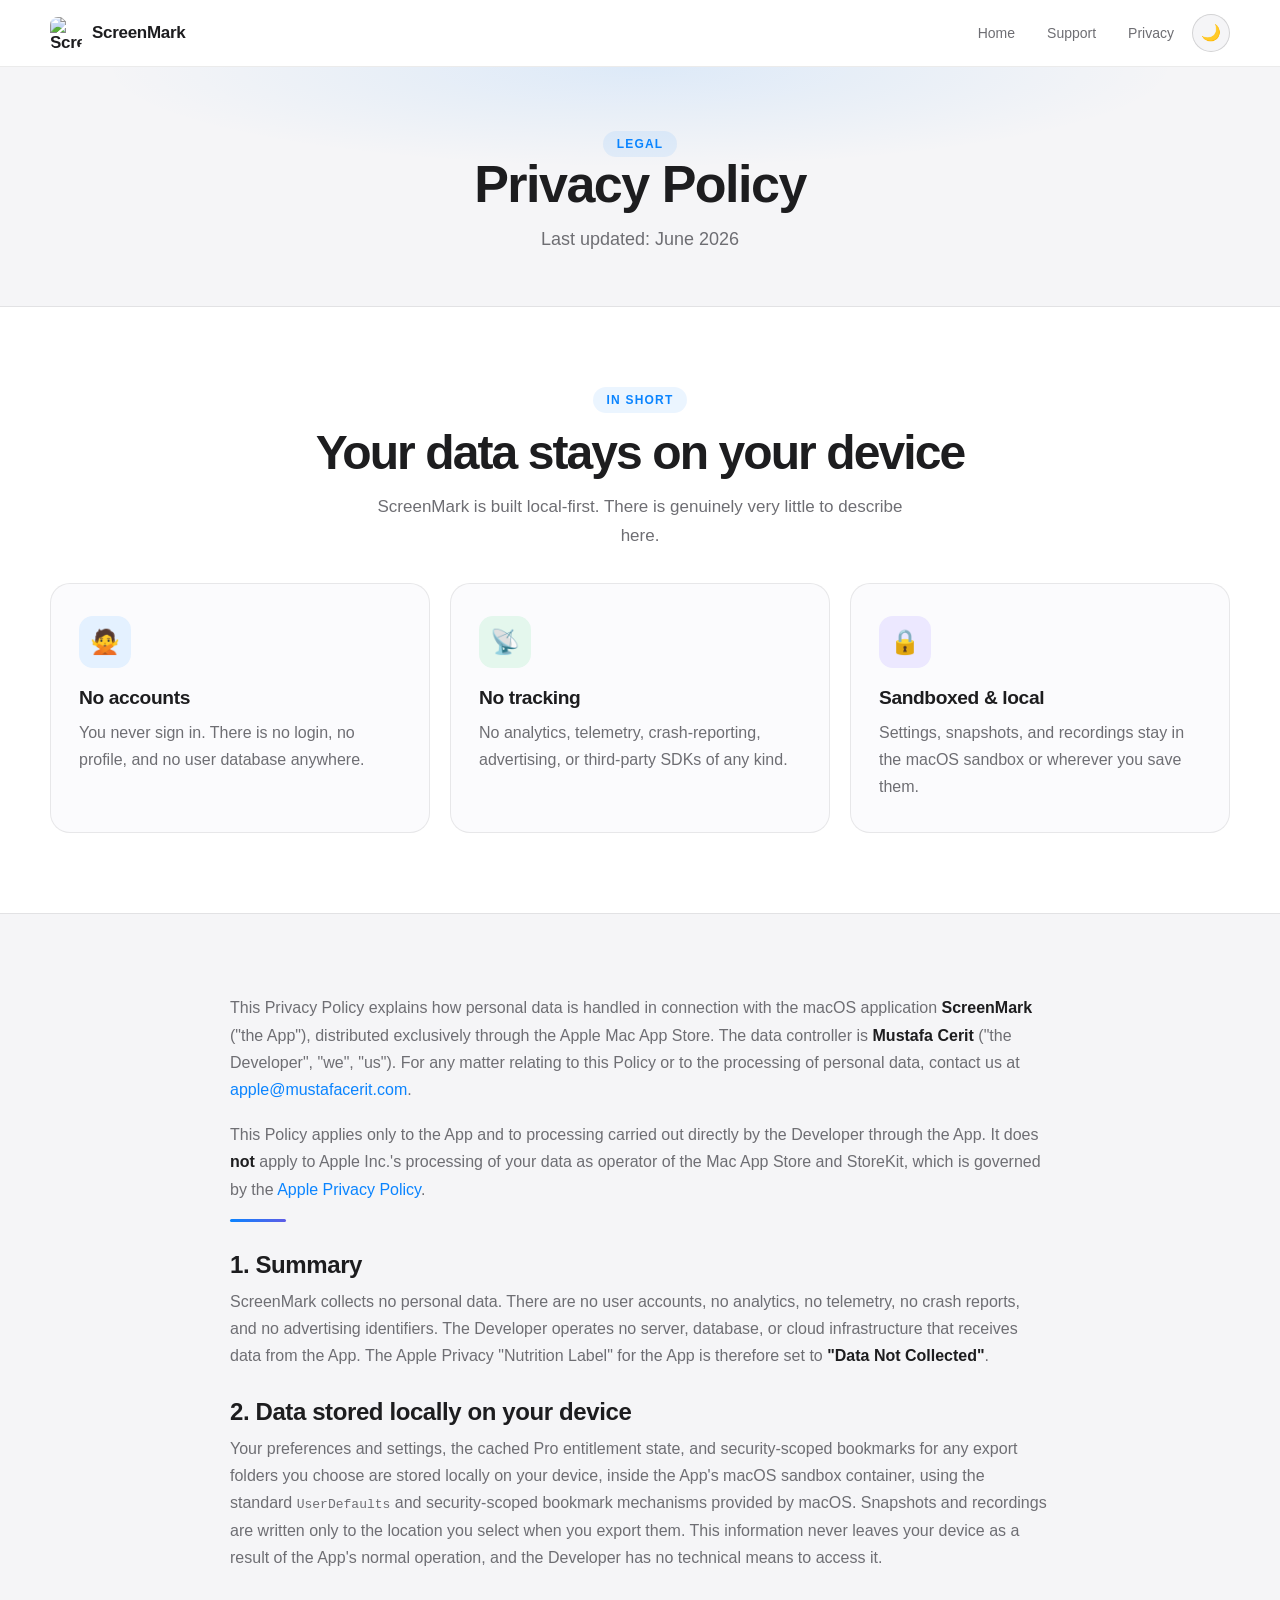
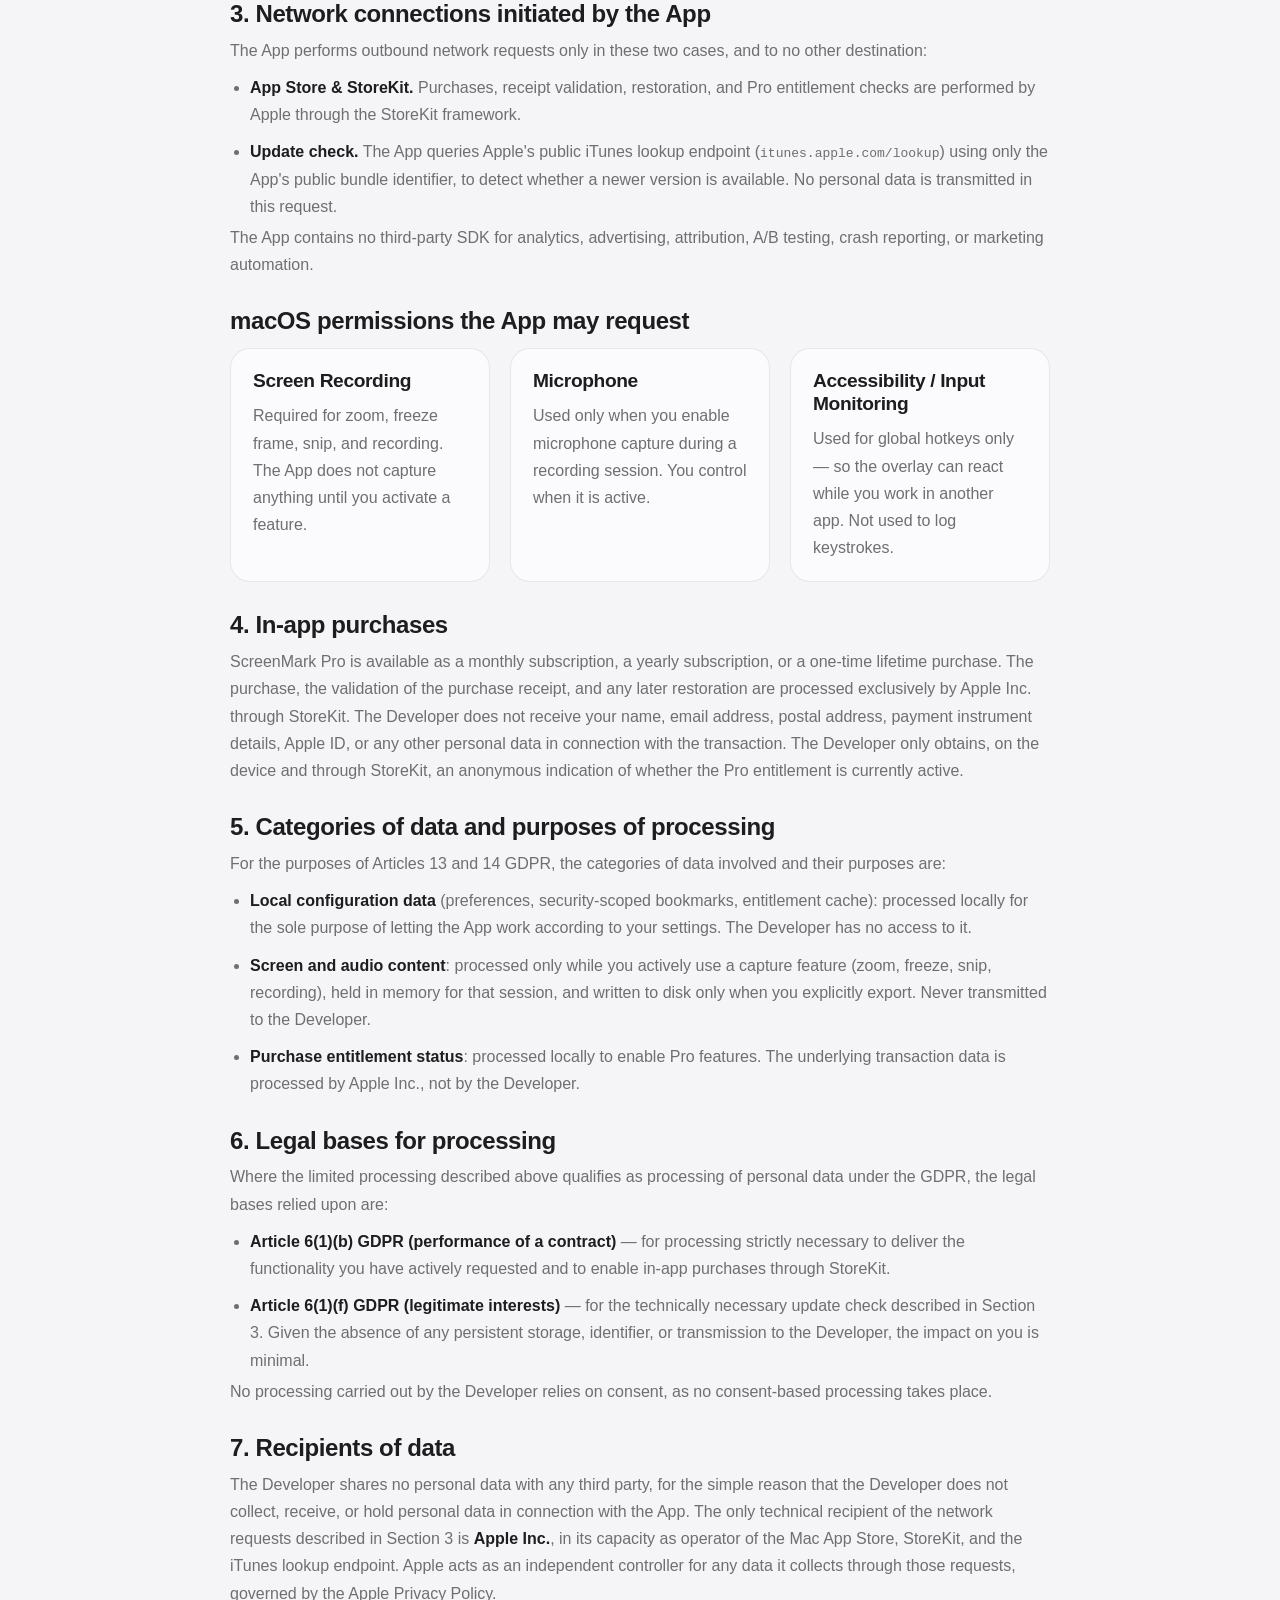
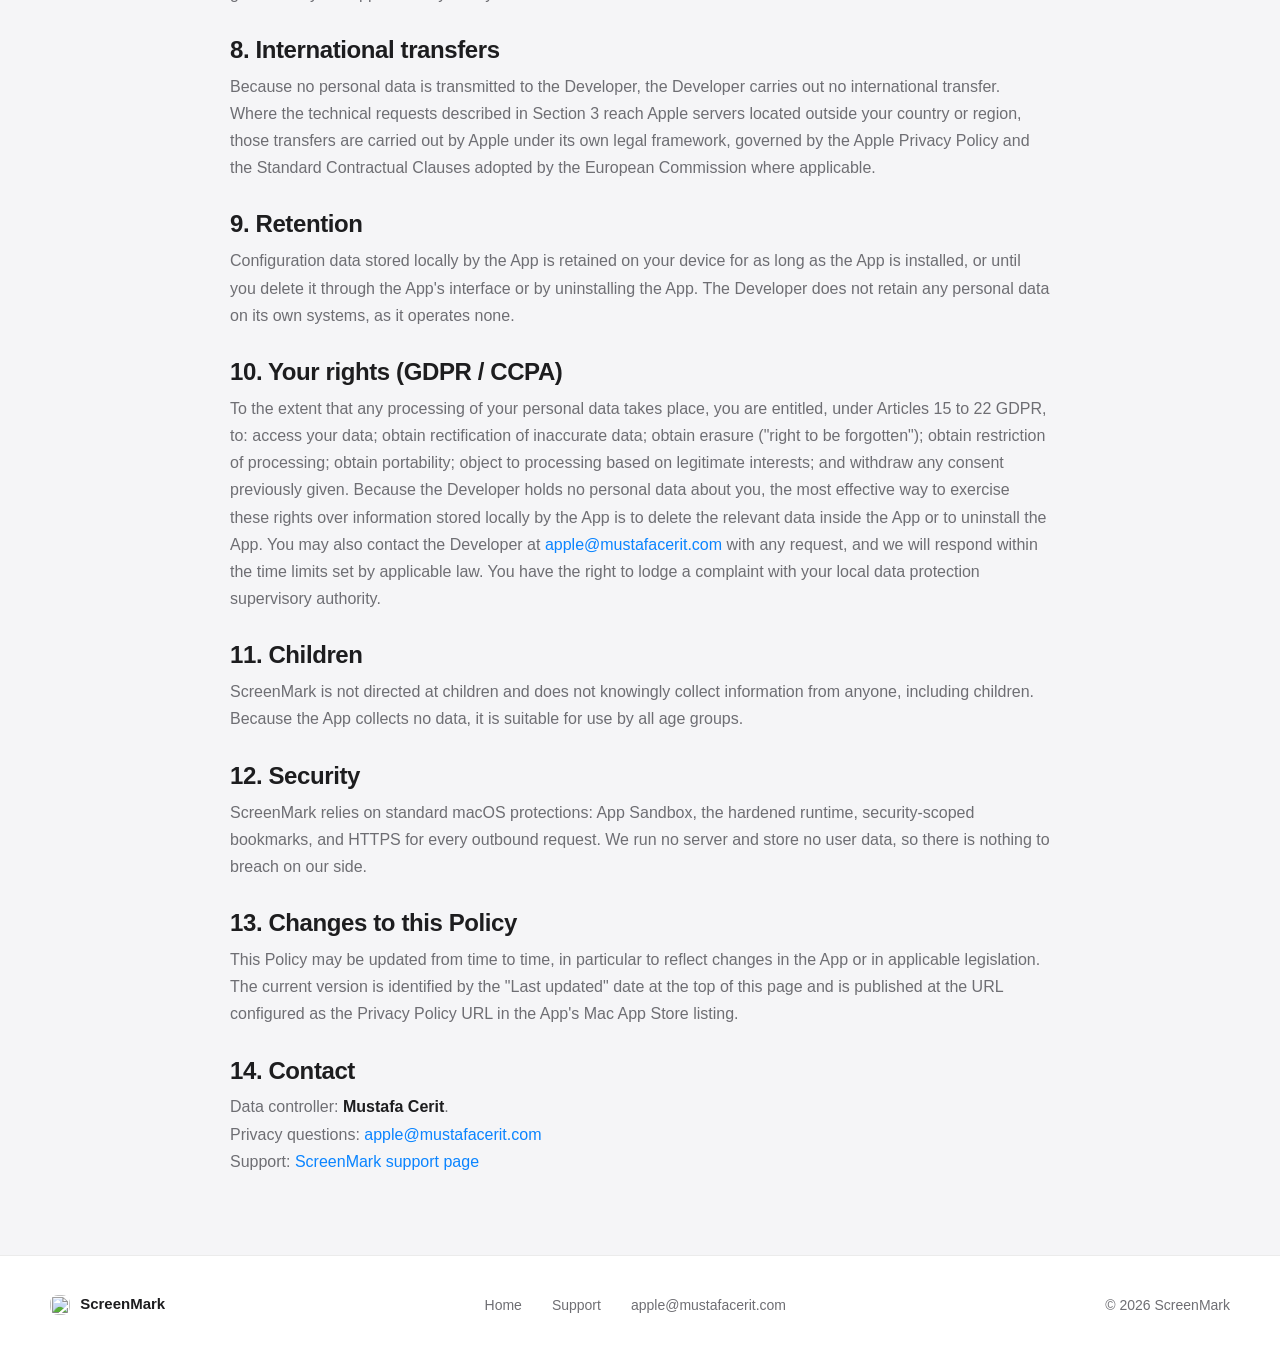
==== privacy/index.html @ eb9894c1 "Dark redesign + 5.2.5 fix: drop "Mac" from title/tagline, refresh showcase, rewrite privacy - Fix Gu" ====
<!doctype html>
<html lang="en">
<head>
  <meta charset="utf-8">
  <meta name="viewport" content="width=device-width, initial-scale=1">
  <title>Privacy Policy – ScreenMark</title>
  <meta name="description" content="ScreenMark Privacy Policy. ScreenMark collects no personal data — no accounts, analytics, or tracking. Everything stays on your device.">
  <meta name="theme-color" content="#0a0b0f" media="(prefers-color-scheme: dark)">
  <meta name="theme-color" content="#ffffff" media="(prefers-color-scheme: light)">
  <link rel="stylesheet" href="../assets/site.css">
  <link rel="icon" type="image/png" href="../assets/icon.png">
  <script>
    (function () {
      try {
        var t = localStorage.getItem('sm-theme');
        if (!t) t = window.matchMedia('(prefers-color-scheme: light)').matches ? 'light' : 'dark';
        document.documentElement.setAttribute('data-theme', t);
      } catch (e) { document.documentElement.setAttribute('data-theme', 'dark'); }
    })();
  </script>
</head>
<body>

  <header class="site-header">
    <div class="shell">
      <a class="brand" href="../">
        <img src="../assets/icon.png" alt="ScreenMark icon" class="brand-icon">
        ScreenMark
      </a>
      <nav class="nav" aria-label="Primary">
        <a href="../">Home</a>
        <a href="../support/">Support</a>
        <a href="./">Privacy</a>
        <button class="theme-toggle" type="button" aria-label="Toggle dark mode" onclick="toggleTheme()">
          <span class="icon-sun">☀️</span><span class="icon-moon">🌙</span>
        </button>
      </nav>
    </div>
  </header>

  <main>

    <div class="page-hero">
      <span class="eyebrow">Legal</span>
      <h1>Privacy Policy</h1>
      <p>Last updated: June 2026</p>
    </div>

    <!-- Reassurance band -->
    <section class="section">
      <div class="shell">
        <div class="section-header" style="margin-bottom:32px">
          <span class="eyebrow">In short</span>
          <h2>Your data stays on your device</h2>
          <p>ScreenMark is built local-first. There is genuinely very little to describe here.</p>
        </div>
        <div class="cards-grid">
          <article class="card">
            <div class="card-icon blue">🙅</div>
            <h3>No accounts</h3>
            <p>You never sign in. There is no login, no profile, and no user database anywhere.</p>
          </article>
          <article class="card">
            <div class="card-icon green">📡</div>
            <h3>No tracking</h3>
            <p>No analytics, telemetry, crash-reporting, advertising, or third-party SDKs of any kind.</p>
          </article>
          <article class="card">
            <div class="card-icon purple">🔒</div>
            <h3>Sandboxed &amp; local</h3>
            <p>Settings, snapshots, and recordings stay in the macOS sandbox or wherever you save them.</p>
          </article>
        </div>
      </div>
    </section>

    <!-- Formal policy -->
    <section class="section section-alt section-border-top">
      <div class="shell" style="max-width:820px">

        <p style="margin-bottom:18px">This Privacy Policy explains how personal data is handled in connection with the macOS
        application <strong style="color:var(--ink)">ScreenMark</strong> ("the App"), distributed exclusively through the Apple
        Mac App Store. The data controller is <strong style="color:var(--ink)">Mustafa Cerit</strong> ("the Developer", "we", "us").
        For any matter relating to this Policy or to the processing of personal data, contact us at
        <a href="mailto:apple@mustafacerit.com" style="color:var(--accent)">apple@mustafacerit.com</a>.</p>

        <p>This Policy applies only to the App and to processing carried out directly by the Developer through the App.
        It does <strong style="color:var(--ink)">not</strong> apply to Apple Inc.'s processing of your data as operator of the
        Mac App Store and StoreKit, which is governed by the
        <a href="https://www.apple.com/legal/privacy/" target="_blank" rel="noopener" style="color:var(--accent)">Apple Privacy Policy</a>.</p>

        <div class="accent-rule"></div>

        <h2 style="font-size:1.5rem;letter-spacing:-0.4px;margin:30px 0 10px">1. Summary</h2>
        <p>ScreenMark collects no personal data. There are no user accounts, no analytics, no telemetry, no crash reports,
        and no advertising identifiers. The Developer operates no server, database, or cloud infrastructure that receives
        data from the App. The Apple Privacy "Nutrition Label" for the App is therefore set to <strong style="color:var(--ink)">"Data Not Collected"</strong>.</p>

        <h2 style="font-size:1.5rem;letter-spacing:-0.4px;margin:30px 0 10px">2. Data stored locally on your device</h2>
        <p>Your preferences and settings, the cached Pro entitlement state, and security-scoped bookmarks for any export
        folders you choose are stored locally on your device, inside the App's macOS sandbox container, using the standard
        <code>UserDefaults</code> and security-scoped bookmark mechanisms provided by macOS. Snapshots and recordings are
        written only to the location you select when you export them. This information never leaves your device as a result
        of the App's normal operation, and the Developer has no technical means to access it.</p>

        <h2 style="font-size:1.5rem;letter-spacing:-0.4px;margin:30px 0 10px">3. Network connections initiated by the App</h2>
        <p>The App performs outbound network requests only in these two cases, and to no other destination:</p>
        <ul style="margin:10px 0 4px 0; padding-left:20px">
          <li style="margin-bottom:10px"><strong style="color:var(--ink)">App Store &amp; StoreKit.</strong> Purchases, receipt
          validation, restoration, and Pro entitlement checks are performed by Apple through the StoreKit framework.</li>
          <li><strong style="color:var(--ink)">Update check.</strong> The App queries Apple's public iTunes lookup endpoint
          (<code>itunes.apple.com/lookup</code>) using only the App's public bundle identifier, to detect whether a newer
          version is available. No personal data is transmitted in this request.</li>
        </ul>
        <p>The App contains no third-party SDK for analytics, advertising, attribution, A/B testing, crash reporting, or
        marketing automation.</p>

        <!-- Permissions explainer -->
        <h2 style="font-size:1.5rem;letter-spacing:-0.4px;margin:30px 0 14px">macOS permissions the App may request</h2>
        <div class="cards-grid" style="margin:0 0 8px">
          <article class="card" style="padding:20px 22px">
            <h3>Screen Recording</h3>
            <p>Required for zoom, freeze frame, snip, and recording. The App does not capture anything until you activate a feature.</p>
          </article>
          <article class="card" style="padding:20px 22px">
            <h3>Microphone</h3>
            <p>Used only when you enable microphone capture during a recording session. You control when it is active.</p>
          </article>
          <article class="card" style="padding:20px 22px">
            <h3>Accessibility / Input Monitoring</h3>
            <p>Used for global hotkeys only — so the overlay can react while you work in another app. Not used to log keystrokes.</p>
          </article>
        </div>

        <h2 style="font-size:1.5rem;letter-spacing:-0.4px;margin:30px 0 10px">4. In-app purchases</h2>
        <p>ScreenMark Pro is available as a monthly subscription, a yearly subscription, or a one-time lifetime purchase.
        The purchase, the validation of the purchase receipt, and any later restoration are processed exclusively by Apple Inc.
        through StoreKit. The Developer does not receive your name, email address, postal address, payment instrument details,
        Apple ID, or any other personal data in connection with the transaction. The Developer only obtains, on the device and
        through StoreKit, an anonymous indication of whether the Pro entitlement is currently active.</p>

        <h2 style="font-size:1.5rem;letter-spacing:-0.4px;margin:30px 0 10px">5. Categories of data and purposes of processing</h2>
        <p>For the purposes of Articles 13 and 14 GDPR, the categories of data involved and their purposes are:</p>
        <ul style="margin:10px 0 4px 0; padding-left:20px">
          <li style="margin-bottom:10px"><strong style="color:var(--ink)">Local configuration data</strong> (preferences, security-scoped
          bookmarks, entitlement cache): processed locally for the sole purpose of letting the App work according to your settings.
          The Developer has no access to it.</li>
          <li style="margin-bottom:10px"><strong style="color:var(--ink)">Screen and audio content</strong>: processed only while you
          actively use a capture feature (zoom, freeze, snip, recording), held in memory for that session, and written to disk only
          when you explicitly export. Never transmitted to the Developer.</li>
          <li><strong style="color:var(--ink)">Purchase entitlement status</strong>: processed locally to enable Pro features. The
          underlying transaction data is processed by Apple Inc., not by the Developer.</li>
        </ul>

        <h2 style="font-size:1.5rem;letter-spacing:-0.4px;margin:30px 0 10px">6. Legal bases for processing</h2>
        <p>Where the limited processing described above qualifies as processing of personal data under the GDPR, the legal
        bases relied upon are:</p>
        <ul style="margin:10px 0 4px 0; padding-left:20px">
          <li style="margin-bottom:10px"><strong style="color:var(--ink)">Article 6(1)(b) GDPR (performance of a contract)</strong> —
          for processing strictly necessary to deliver the functionality you have actively requested and to enable in-app
          purchases through StoreKit.</li>
          <li><strong style="color:var(--ink)">Article 6(1)(f) GDPR (legitimate interests)</strong> — for the technically necessary
          update check described in Section 3. Given the absence of any persistent storage, identifier, or transmission to the
          Developer, the impact on you is minimal.</li>
        </ul>
        <p>No processing carried out by the Developer relies on consent, as no consent-based processing takes place.</p>

        <h2 style="font-size:1.5rem;letter-spacing:-0.4px;margin:30px 0 10px">7. Recipients of data</h2>
        <p>The Developer shares no personal data with any third party, for the simple reason that the Developer does not
        collect, receive, or hold personal data in connection with the App. The only technical recipient of the network
        requests described in Section 3 is <strong style="color:var(--ink)">Apple Inc.</strong>, in its capacity as operator of the
        Mac App Store, StoreKit, and the iTunes lookup endpoint. Apple acts as an independent controller for any data it
        collects through those requests, governed by the Apple Privacy Policy.</p>

        <h2 style="font-size:1.5rem;letter-spacing:-0.4px;margin:30px 0 10px">8. International transfers</h2>
        <p>Because no personal data is transmitted to the Developer, the Developer carries out no international transfer.
        Where the technical requests described in Section 3 reach Apple servers located outside your country or region, those
        transfers are carried out by Apple under its own legal framework, governed by the Apple Privacy Policy and the
        Standard Contractual Clauses adopted by the European Commission where applicable.</p>

        <h2 style="font-size:1.5rem;letter-spacing:-0.4px;margin:30px 0 10px">9. Retention</h2>
        <p>Configuration data stored locally by the App is retained on your device for as long as the App is installed, or
        until you delete it through the App's interface or by uninstalling the App. The Developer does not retain any personal
        data on its own systems, as it operates none.</p>

        <h2 style="font-size:1.5rem;letter-spacing:-0.4px;margin:30px 0 10px">10. Your rights (GDPR / CCPA)</h2>
        <p>To the extent that any processing of your personal data takes place, you are entitled, under Articles 15 to 22 GDPR,
        to: access your data; obtain rectification of inaccurate data; obtain erasure ("right to be forgotten"); obtain
        restriction of processing; obtain portability; object to processing based on legitimate interests; and withdraw any
        consent previously given. Because the Developer holds no personal data about you, the most effective way to exercise
        these rights over information stored locally by the App is to delete the relevant data inside the App or to uninstall
        the App. You may also contact the Developer at
        <a href="mailto:apple@mustafacerit.com" style="color:var(--accent)">apple@mustafacerit.com</a> with any request, and we
        will respond within the time limits set by applicable law. You have the right to lodge a complaint with your local data
        protection supervisory authority.</p>

        <h2 style="font-size:1.5rem;letter-spacing:-0.4px;margin:30px 0 10px">11. Children</h2>
        <p>ScreenMark is not directed at children and does not knowingly collect information from anyone, including children.
        Because the App collects no data, it is suitable for use by all age groups.</p>

        <h2 style="font-size:1.5rem;letter-spacing:-0.4px;margin:30px 0 10px">12. Security</h2>
        <p>ScreenMark relies on standard macOS protections: App Sandbox, the hardened runtime, security-scoped bookmarks, and
        HTTPS for every outbound request. We run no server and store no user data, so there is nothing to breach on our side.</p>

        <h2 style="font-size:1.5rem;letter-spacing:-0.4px;margin:30px 0 10px">13. Changes to this Policy</h2>
        <p>This Policy may be updated from time to time, in particular to reflect changes in the App or in applicable
        legislation. The current version is identified by the "Last updated" date at the top of this page and is published at
        the URL configured as the Privacy Policy URL in the App's Mac App Store listing.</p>

        <h2 style="font-size:1.5rem;letter-spacing:-0.4px;margin:30px 0 10px">14. Contact</h2>
        <p>Data controller: <strong style="color:var(--ink)">Mustafa Cerit</strong>.<br>
        Privacy questions: <a href="mailto:apple@mustafacerit.com" style="color:var(--accent)">apple@mustafacerit.com</a><br>
        Support: <a href="../support/" style="color:var(--accent)">ScreenMark support page</a></p>

      </div>
    </section>

  </main>

  <footer class="site-footer">
    <div class="shell">
      <span class="footer-brand"><img src="../assets/icon.png" alt="" class="brand-icon" style="width:20px;height:20px;vertical-align:middle;margin-right:6px;"> ScreenMark</span>
      <div class="footer-links">
        <a href="../">Home</a>
        <a href="../support/">Support</a>
        <a href="mailto:apple@mustafacerit.com">apple@mustafacerit.com</a>
      </div>
      <span class="footer-copy">© 2026 ScreenMark</span>
    </div>
  </footer>

  <script>
    function toggleTheme() {
      var cur = document.documentElement.getAttribute('data-theme') === 'light' ? 'light' : 'dark';
      var next = cur === 'light' ? 'dark' : 'light';
      document.documentElement.setAttribute('data-theme', next);
      try { localStorage.setItem('sm-theme', next); } catch (e) {}
    }
  </script>

</body>
</html>
---- assets/site.css ----
/* ─────────────────────────────────────────────
   ScreenMark – Site CSS
   Dark-first design with a light/dark toggle.
   One token set drives both themes; every color
   below resolves through a CSS custom property.
   ───────────────────────────────────────────── */

/* ── DARK THEME (default) ── */
:root {
  --bg:           #0a0b0f;
  --bg-elev:      #101218;
  --surface:      #14161d;
  --surface-2:    #1b1e27;
  --hover:        #20242f;

  --ink:          #f4f6fa;
  --ink-soft:     #c6ccd8;
  --muted:        #969eae;

  --line:         rgba(255,255,255,0.09);
  --line-strong:  rgba(255,255,255,0.17);

  --accent:       #4c9dff;
  --accent-dark:  #2f80ed;
  --accent2:      #7b78ff;
  --warm:         #ff9f43;

  /* component tokens */
  --header-bg:    rgba(12,14,19,0.72);
  --eyebrow-bg:   rgba(76,157,255,0.16);
  --btn-bg:       #f4f6fa;   /* high-contrast solid pill */
  --btn-fg:       #0a0b0f;
  --btn-ghost-bg: #1b1e27;

  --window-bg:    #14161d;
  --window-bar:   #1c1f28;
  --window-line:  rgba(255,255,255,0.08);

  /* card-icon tints (translucent on dark) */
  --tint-blue:    rgba(76,157,255,0.16);
  --tint-purple:  rgba(123,120,255,0.16);
  --tint-orange:  rgba(255,159,67,0.16);
  --tint-green:   rgba(52,199,89,0.16);
  --tint-pink:    rgba(255,93,162,0.16);
  --tint-teal:    rgba(45,212,191,0.16);
  --tint-yellow:  rgba(250,204,21,0.16);
  --tint-indigo:  rgba(110,116,255,0.16);

  --pill-cool-bg: rgba(76,157,255,0.16); --pill-cool-fg: #9cc7ff;
  --pill-warm-bg: rgba(255,159,67,0.16); --pill-warm-fg: #ffc187;
  --highlight-bg: rgba(76,157,255,0.10);

  --accent-glow:  radial-gradient(60% 60% at 50% 0%, rgba(76,157,255,0.22), transparent 70%),
                  radial-gradient(40% 50% at 85% 10%, rgba(255,159,67,0.12), transparent 70%);

  --radius-xl:    28px;
  --radius-lg:    20px;
  --radius-md:    14px;
  --radius-sm:    10px;
  --shadow-sm:    0 2px 14px rgba(0,0,0,0.35);
  --shadow-md:    0 8px 40px rgba(0,0,0,0.45);
  --shadow-lg:    0 24px 80px rgba(0,0,0,0.55);
  --shadow-xl:    0 40px 120px rgba(0,0,0,0.65);

  color-scheme: dark;
}

/* ── LIGHT THEME (opt-in via toggle) ── */
:root[data-theme="light"] {
  --bg:           #ffffff;
  --bg-elev:      #f5f5f7;
  --surface:      #fbfbfd;
  --surface-2:    #f5f5f7;
  --hover:        #e8e8ed;

  --ink:          #1d1d1f;
  --ink-soft:     #3a3a3c;
  --muted:        #6e6e73;

  --line:         rgba(0,0,0,0.08);
  --line-strong:  rgba(0,0,0,0.14);

  --accent:       #0a84ff;
  --accent-dark:  #0077ed;
  --accent2:      #5e5ce6;
  --warm:         #f97316;

  --header-bg:    rgba(255,255,255,0.82);
  --eyebrow-bg:   rgba(10,132,255,0.08);
  --btn-bg:       #1d1d1f;
  --btn-fg:       #ffffff;
  --btn-ghost-bg: #f5f5f7;

  --window-bg:    #ffffff;
  --window-bar:   #f0f0f0;
  --window-line:  rgba(0,0,0,0.10);

  --tint-blue:    #e4f1ff;
  --tint-purple:  #ece8ff;
  --tint-orange:  #fff2e5;
  --tint-green:   #e4f7ed;
  --tint-pink:    #ffe4f0;
  --tint-teal:    #e4f5f5;
  --tint-yellow:  #fffbe4;
  --tint-indigo:  #eaebff;

  --pill-cool-bg: #dbeafe; --pill-cool-fg: #1d4ed8;
  --pill-warm-bg: #ffedd5; --pill-warm-fg: #c2410c;
  --highlight-bg: #e8f3ff;

  --accent-glow:  radial-gradient(60% 60% at 50% 0%, rgba(10,132,255,0.10), transparent 70%);

  --shadow-sm:    0 2px 14px rgba(0,0,0,0.07);
  --shadow-md:    0 8px 40px rgba(0,0,0,0.10);
  --shadow-lg:    0 24px 80px rgba(0,0,0,0.16);
  --shadow-xl:    0 40px 120px rgba(0,0,0,0.22);

  color-scheme: light;
}

*, *::before, *::after { box-sizing: border-box; margin: 0; padding: 0; }

html { scroll-behavior: smooth; }

body {
  font-family: -apple-system, BlinkMacSystemFont, "SF Pro Display", "Helvetica Neue", sans-serif;
  background: var(--bg);
  color: var(--ink);
  -webkit-font-smoothing: antialiased;
  overflow-x: hidden;
  transition: background-color 0.3s ease, color 0.3s ease;
}

a { color: inherit; text-decoration: none; }
p, li { line-height: 1.7; color: var(--muted); }

/* ── LAYOUT ── */
.shell {
  width: min(1180px, calc(100% - 48px));
  margin: 0 auto;
}

/* ── NAVIGATION ── */
.site-header {
  position: sticky; top: 0; z-index: 100;
  background: var(--header-bg);
  backdrop-filter: saturate(180%) blur(20px);
  -webkit-backdrop-filter: saturate(180%) blur(20px);
  border-bottom: 0.5px solid var(--line);
}

.site-header .shell {
  display: flex; align-items: center;
  justify-content: space-between;
  gap: 20px; padding: 14px 0;
}

.brand {
  display: inline-flex; align-items: center; gap: 10px;
  text-decoration: none; font-weight: 700;
  font-size: 17px; letter-spacing: -0.3px; color: var(--ink);
}

.brand-mark {
  width: 36px; height: 36px;
  display: grid; place-items: center;
  color: white; border-radius: 10px; font-size: 18px;
  background: linear-gradient(140deg, var(--accent), var(--accent2));
  box-shadow: 0 6px 18px rgba(10,132,255,0.35);
  flex-shrink: 0;
}

.nav { display: flex; align-items: center; flex-wrap: wrap; gap: 4px; }

.nav a {
  display: inline-flex; align-items: center;
  padding: 7px 14px; border-radius: 50px;
  font-size: 14px; font-weight: 500;
  color: var(--muted); transition: color 0.15s, background 0.15s;
}
.nav a:hover { color: var(--ink); background: var(--surface-2); }

/* App Store button in nav */
.nav .appstore-nav {
  background: var(--btn-bg); color: var(--btn-fg) !important;
  font-weight: 600; padding: 8px 18px; border-radius: 50px;
  font-size: 14px; transition: opacity 0.2s;
}
.nav .appstore-nav:hover { opacity: 0.82; background: var(--btn-bg); }

/* ── THEME TOGGLE ── */
.theme-toggle {
  display: inline-flex; align-items: center; justify-content: center;
  width: 38px; height: 38px; flex-shrink: 0;
  border-radius: 50%; cursor: pointer;
  background: var(--surface-2); border: 0.5px solid var(--line-strong);
  color: var(--ink); font-size: 16px; line-height: 1;
  transition: background 0.15s, transform 0.15s;
}
.theme-toggle:hover { background: var(--hover); transform: translateY(-1px); }
.theme-toggle .icon-moon { display: none; }
.theme-toggle .icon-sun  { display: inline; }
:root[data-theme="light"] .theme-toggle .icon-moon { display: inline; }
:root[data-theme="light"] .theme-toggle .icon-sun  { display: none; }

/* ── EYEBROW / BADGES ── */
.eyebrow {
  display: inline-flex; align-items: center; gap: 7px;
  padding: 6px 14px; border-radius: 50px;
  background: var(--eyebrow-bg); color: var(--accent);
  font-size: 12px; font-weight: 700;
  letter-spacing: 1.2px; text-transform: uppercase;
}

/* ── HERO ── */
.hero {
  position: relative;
  padding: 80px 0 0;
  background: linear-gradient(180deg, var(--bg) 0%, var(--bg-elev) 100%);
  overflow: hidden;
}
.hero::before {
  content: ""; position: absolute; inset: 0;
  background: var(--accent-glow);
  pointer-events: none;
}
.hero > * { position: relative; z-index: 1; }

.hero-copy { text-align: center; padding: 0 24px; }

.hero-copy h1 {
  font-size: clamp(40px, 7vw, 76px);
  font-weight: 700; letter-spacing: -3px; line-height: 1.02;
  color: var(--ink); margin: 22px 0 20px;
  max-width: 900px; margin-left: auto; margin-right: auto;
}

.hero-copy h1 em {
  font-style: normal;
  background: linear-gradient(135deg, var(--accent), var(--accent2));
  -webkit-background-clip: text; -webkit-text-fill-color: transparent;
  background-clip: text;
}

.hero-copy > p {
  font-size: clamp(16px, 2vw, 20px); color: var(--muted);
  max-width: 560px; margin: 0 auto 38px; line-height: 1.65;
}

/* CTA row */
.cta-row {
  display: flex; flex-wrap: wrap; gap: 14px;
  justify-content: center; margin: 0 0 60px;
}

/* ── BUTTONS ── */
.btn-appstore {
  display: inline-flex; align-items: center; gap: 10px;
  background: var(--btn-bg); color: var(--btn-fg);
  padding: 14px 28px; border-radius: 50px;
  font-size: 15px; font-weight: 700; letter-spacing: -0.2px;
  box-shadow: var(--shadow-md);
  transition: opacity 0.2s, transform 0.15s;
}
.btn-appstore:hover { opacity: 0.82; transform: translateY(-1px); color: var(--btn-fg); }
.btn-appstore svg { flex-shrink: 0; }

.btn-ghost {
  display: inline-flex; align-items: center; gap: 8px;
  background: var(--btn-ghost-bg); color: var(--ink);
  padding: 14px 28px; border-radius: 50px;
  font-size: 15px; font-weight: 600;
  border: 0.5px solid var(--line-strong);
  transition: background 0.2s, transform 0.15s;
}
.btn-ghost:hover { background: var(--hover); transform: translateY(-1px); }

.button-link.primary {
  display: inline-flex; align-items: center; gap: 10px;
  background: var(--btn-bg); color: var(--btn-fg);
  padding: 14px 28px; border-radius: 50px;
  font-size: 15px; font-weight: 700;
  box-shadow: var(--shadow-md);
  transition: opacity 0.2s, transform 0.15s;
}
.button-link.primary:hover { opacity: 0.82; transform: translateY(-1px); color: var(--btn-fg); }

.button-link.secondary {
  display: inline-flex; align-items: center; gap: 8px;
  background: var(--btn-ghost-bg); color: var(--ink);
  padding: 14px 28px; border-radius: 50px;
  font-size: 15px; font-weight: 600;
  border: 0.5px solid var(--line-strong);
  transition: background 0.2s, transform 0.15s;
}
.button-link.secondary:hover { background: var(--hover); transform: translateY(-1px); }

/* ── HERO SCREENSHOT ── */
.hero-screenshot-wrap {
  max-width: 1060px; margin: 0 auto;
  padding: 0 24px;
}

.macos-window {
  background: var(--window-bg);
  border-radius: 14px 14px 0 0;
  box-shadow: 0 -2px 0 0 var(--line), var(--shadow-xl);
  border: 0.5px solid var(--line);
  border-bottom: none;
  overflow: hidden;
}

.macos-titlebar {
  background: var(--window-bar);
  height: 36px; display: flex; align-items: center; padding: 0 14px; gap: 7px;
  border-bottom: 1px solid var(--window-line);
  flex-shrink: 0;
}

.macos-dot {
  width: 12px; height: 12px; border-radius: 50%; flex-shrink: 0;
}
.macos-dot.red    { background: #ff5f57; }
.macos-dot.yellow { background: #ffbd2e; }
.macos-dot.green  { background: #28c840; }

.macos-window img {
  width: 100%; display: block;
  max-height: 560px; object-fit: cover; object-position: top;
}

/* ── PROOF BAR ── */
.proof-bar {
  background: var(--bg-elev);
  border-top: 0.5px solid var(--line); border-bottom: 0.5px solid var(--line);
  padding: 18px 40px;
  display: flex; align-items: center; justify-content: center;
  gap: 40px; flex-wrap: wrap;
}

.proof-item {
  display: flex; align-items: center; gap: 8px;
  font-size: 14px; color: var(--muted); font-weight: 500;
}
.proof-item .pi-icon { font-size: 18px; }

/* ── SECTIONS ── */
.section { padding: 80px 0; }
.section-alt { background: var(--bg-elev); }
.section-border-top { border-top: 0.5px solid var(--line); }

.section-header { text-align: center; margin-bottom: 56px; }
.section-header .eyebrow { margin-bottom: 14px; }
.section-header h2 { margin-bottom: 14px; }
.section-header p { font-size: 17px; max-width: 540px; margin: 0 auto; }

h1 { font-size: clamp(3rem, 7vw, 5rem); letter-spacing: -0.05em; line-height: 1.05; margin: 0 0 16px; color: var(--ink); }
h2 { font-size: clamp(2rem, 4vw, 3rem); letter-spacing: -0.04em; line-height: 1.08; margin: 0 0 14px; color: var(--ink); }
h3 { font-size: 1.2rem; letter-spacing: -0.02em; line-height: 1.2; margin: 0 0 10px; color: var(--ink); }

/* ── FEATURE GRID ── */
.feature-grid {
  display: grid;
  grid-template-columns: repeat(3, minmax(0, 1fr));
  gap: 20px;
}

.card {
  background: var(--surface);
  border: 0.5px solid var(--line);
  border-radius: var(--radius-lg);
  padding: 32px 28px;
  transition: transform 0.22s, box-shadow 0.22s, border-color 0.22s;
}
.card:hover { transform: translateY(-4px); box-shadow: var(--shadow-md); border-color: var(--line-strong); }

.card-icon {
  width: 52px; height: 52px; border-radius: var(--radius-md);
  display: flex; align-items: center; justify-content: center;
  font-size: 24px; margin-bottom: 18px; flex-shrink: 0;
}
.card-icon.blue   { background: var(--tint-blue); }
.card-icon.purple { background: var(--tint-purple); }
.card-icon.orange { background: var(--tint-orange); }
.card-icon.green  { background: var(--tint-green); }
.card-icon.pink   { background: var(--tint-pink); }
.card-icon.teal   { background: var(--tint-teal); }
.card-icon.yellow { background: var(--tint-yellow); }
.card-icon.indigo { background: var(--tint-indigo); }

.pro-badge {
  display: inline-block;
  background: linear-gradient(135deg, var(--accent), var(--accent2));
  color: #fff;
  font-size: 9px;
  font-weight: 800;
  letter-spacing: .04em;
  padding: 1px 5px;
  border-radius: 4px;
  vertical-align: middle;
  line-height: 1.6;
}

/* ── SCREENSHOT GALLERY ── */
.gallery-section {
  background: var(--bg-elev);
  padding: 80px 0 60px;
  border-top: 0.5px solid var(--line);
  border-bottom: 0.5px solid var(--line);
}

.gallery-scroll-wrap {
  overflow-x: auto; overflow-y: hidden;
  -webkit-overflow-scrolling: touch;
  scrollbar-width: none;
  padding: 8px 40px 24px;
}
.gallery-scroll-wrap::-webkit-scrollbar { display: none; }

.gallery-track {
  display: flex; gap: 20px; width: max-content;
}

.gallery-item {
  flex-shrink: 0; width: 640px;
  border-radius: var(--radius-lg); overflow: hidden;
  box-shadow: var(--shadow-md); border: 0.5px solid var(--line);
  background: var(--surface);
  cursor: pointer; transition: transform 0.25s, box-shadow 0.25s;
}
.gallery-item:hover { transform: scale(1.025); box-shadow: var(--shadow-lg); }
.gallery-item img { width: 100%; height: auto; display: block; }
.gallery-caption {
  padding: 12px 18px;
  font-size: 13px; font-weight: 600; color: var(--muted);
  border-top: 0.5px solid var(--line);
}

/* ── SPOTLIGHT ROWS ── */
.spotlight-section { padding: 80px 0; }

.spotlight-row {
  display: grid;
  grid-template-columns: 1fr 1fr;
  gap: 60px; align-items: center;
  max-width: 1100px; margin: 0 auto 80px;
  padding: 0 24px;
}
.spotlight-row:last-child { margin-bottom: 0; }
.spotlight-row.flip { direction: rtl; }
.spotlight-row.flip > * { direction: ltr; }

.spotlight-tag {
  display: inline-block; font-size: 12px; font-weight: 700;
  letter-spacing: 1.4px; text-transform: uppercase;
  color: var(--accent); margin-bottom: 14px;
}

.spotlight-content h2 { font-size: clamp(26px, 3.5vw, 36px); letter-spacing: -0.8px; }
.spotlight-content p  { font-size: 16px; line-height: 1.75; margin-bottom: 10px; }
.spotlight-content strong { color: var(--ink-soft); }

.spotlight-visual img {
  width: 100%; border-radius: var(--radius-lg);
  box-shadow: var(--shadow-lg); border: 0.5px solid var(--line);
  display: block;
}

/* ── PILL LIST ── */
.pill-list { display: flex; flex-wrap: wrap; gap: 8px; margin-top: 18px; }
.pill {
  background: var(--surface-2); border: 0.5px solid var(--line-strong);
  font-size: 13px; font-weight: 500; color: var(--muted);
  padding: 5px 13px; border-radius: 50px;
}
.pill.cool { background: var(--pill-cool-bg); color: var(--pill-cool-fg); border-color: transparent; }
.pill.warm { background: var(--pill-warm-bg); color: var(--pill-warm-fg); border-color: transparent; }

/* ── PRICING ── */
.pricing-grid {
  display: grid;
  grid-template-columns: repeat(3, minmax(0, 1fr));
  gap: 20px;
}

.price-card {
  background: var(--surface);
  border: 0.5px solid var(--line);
  border-radius: var(--radius-xl);
  padding: 32px 28px;
  position: relative;
}

.price-card.highlight {
  border-color: color-mix(in srgb, var(--accent) 35%, transparent);
  background: linear-gradient(180deg, color-mix(in srgb, var(--accent) 8%, var(--surface)), var(--surface));
  box-shadow: 0 0 0 1px color-mix(in srgb, var(--accent) 20%, transparent), var(--shadow-md);
}

.price-card .eyebrow { margin-bottom: 12px; }

.price-tag {
  display: inline-flex; align-items: baseline; gap: 6px;
  font-size: 2.2rem; font-weight: 800; color: var(--ink); margin: 12px 0 10px;
}
.price-tag span { font-size: 0.95rem; font-weight: 600; color: var(--muted); }

/* ── METRICS / HERO STATS ── */
.hero-metrics {
  display: flex; gap: 0;
  justify-content: center; flex-wrap: wrap;
  border-top: 0.5px solid var(--line);
  border-bottom: 0.5px solid var(--line);
  background: var(--bg-elev);
  margin-top: 40px;
}
.metric {
  flex: 1 1 200px;
  padding: 24px 32px; text-align: center;
  border-right: 0.5px solid var(--line);
}
.metric:last-child { border-right: none; }
.metric strong { display: block; font-size: 1.4rem; color: var(--ink); margin-bottom: 4px; }
.metric span { font-size: 14px; }

/* ── INFO LIST (panels) ── */
.panel {
  background: var(--surface);
  border: 0.5px solid var(--line);
  border-radius: var(--radius-xl);
  padding: 36px 32px;
}

.info-list {
  list-style: none; padding: 0; margin: 0;
  display: grid; gap: 12px;
}

.info-list li {
  background: var(--surface-2);
  border: 0.5px solid var(--line);
  border-radius: var(--radius-md);
  padding: 18px 20px;
}

.info-list li strong {
  display: block; font-size: 15px;
  color: var(--ink); margin-bottom: 4px;
}

.accent-rule {
  width: 56px; height: 3px; border-radius: 99px;
  background: linear-gradient(90deg, var(--accent), var(--accent2));
  margin: 16px 0 22px;
}

/* ── TWO-UP LAYOUT ── */
.two-up {
  display: grid;
  grid-template-columns: repeat(2, minmax(0, 1fr));
  gap: 24px;
}

.cards-grid {
  display: grid;
  grid-template-columns: repeat(3, minmax(0, 1fr));
  gap: 20px;
}

/* ── CTA BAND ── */
.cta-band {
  background: linear-gradient(135deg, var(--accent) 0%, var(--accent2) 100%);
  padding: 80px 40px; text-align: center;
}
.cta-band h2  { color: #fff; margin-bottom: 14px; letter-spacing: -1.5px; }
.cta-band p   { color: rgba(255,255,255,0.85); font-size: 18px; max-width: 480px; margin: 0 auto 38px; }

.btn-white {
  display: inline-flex; align-items: center; gap: 10px;
  background: #fff; color: var(--accent);
  padding: 15px 32px; border-radius: 50px;
  font-size: 16px; font-weight: 700;
  box-shadow: 0 10px 40px rgba(0,0,0,0.28);
  transition: opacity 0.2s, transform 0.15s;
}
.btn-white:hover { opacity: 0.92; transform: translateY(-2px); color: var(--accent); }

/* ── REQUIREMENTS STRIP ── */
.req-strip {
  background: var(--bg-elev);
  border-top: 0.5px solid var(--line); border-bottom: 0.5px solid var(--line);
  padding: 32px 40px;
  display: flex; justify-content: center; flex-wrap: wrap; gap: 48px;
}
.req-item { text-align: center; }
.req-label { font-size: 11px; font-weight: 700; letter-spacing: 1px; text-transform: uppercase; color: var(--muted); margin-bottom: 4px; }
.req-value { font-size: 16px; font-weight: 600; color: var(--ink); }

/* ── PAGE HERO (inner pages) ── */
.page-hero {
  position: relative;
  background: var(--bg-elev);
  border-bottom: 0.5px solid var(--line);
  padding: 64px 0 52px; text-align: center;
  overflow: hidden;
}
.page-hero::before {
  content: ""; position: absolute; inset: 0;
  background: var(--accent-glow); pointer-events: none;
}
.page-hero > * { position: relative; z-index: 1; }
.page-hero h1 {
  font-size: clamp(36px, 5vw, 52px);
  letter-spacing: -1.5px; margin-bottom: 12px;
}
.page-hero p { font-size: 18px; max-width: 520px; margin: 0 auto; }

/* ── HIGHLIGHT BOX ── */
.highlight-box {
  background: var(--highlight-bg);
  border-left: 4px solid var(--accent);
  border-radius: 0 var(--radius-md) var(--radius-md) 0;
  padding: 20px 24px; margin-bottom: 44px;
}
.highlight-box strong { display: block; font-size: 15px; color: var(--ink); margin-bottom: 6px; }
.highlight-box p { font-size: 15px; color: var(--ink-soft); margin: 0; }

/* ── FAQ ── */
.faq-list { display: grid; gap: 10px; }
.faq-item {
  border: 0.5px solid var(--line);
  border-radius: var(--radius-md);
  overflow: hidden;
  background: var(--surface);
}
.faq-q {
  padding: 18px 22px; font-size: 15px; font-weight: 600;
  cursor: pointer; display: flex; justify-content: space-between; align-items: center;
  gap: 12px; user-select: none; color: var(--ink);
  transition: background 0.15s;
}
.faq-q:hover { background: var(--surface-2); }
.faq-q .faq-arrow {
  font-size: 11px; color: var(--muted); flex-shrink: 0;
  transition: transform 0.2s;
}
.faq-item.open .faq-q .faq-arrow { transform: rotate(180deg); }
.faq-a {
  display: none;
  padding: 0 22px 18px; font-size: 15px; color: var(--muted); line-height: 1.7;
  border-top: 0.5px solid var(--line);
}
.faq-item.open .faq-a { display: block; padding-top: 16px; }

/* ── CONTACT CARDS ── */
.contact-grid {
  display: grid;
  grid-template-columns: repeat(auto-fit, minmax(220px, 1fr));
  gap: 18px; margin-bottom: 56px;
}
.contact-card {
  background: var(--surface); border: 0.5px solid var(--line);
  border-radius: var(--radius-lg); padding: 28px 24px; text-align: center;
  text-decoration: none; color: inherit;
  transition: transform 0.2s, box-shadow 0.2s, border-color 0.2s;
}
.contact-card:hover { transform: translateY(-3px); box-shadow: var(--shadow-md); border-color: var(--line-strong); }
.contact-card .cc-icon { font-size: 30px; margin-bottom: 12px; display: block; }
.contact-card h3 { font-size: 16px; font-weight: 600; margin-bottom: 7px; color: var(--ink); }
.contact-card p { font-size: 14px; line-height: 1.55; }
.contact-card .cc-link {
  display: inline-block; margin-top: 13px; font-size: 13px;
  font-weight: 700; color: var(--accent);
}

/* ── REQUIREMENTS TABLE ── */
.req-table {
  width: 100%; border-collapse: collapse;
  border: 0.5px solid var(--line);
  border-radius: var(--radius-md); overflow: hidden;
  margin-bottom: 44px;
}
.req-table th {
  background: var(--surface-2); padding: 11px 20px; text-align: left;
  font-size: 12px; font-weight: 700; letter-spacing: 0.6px; text-transform: uppercase;
  color: var(--muted); border-bottom: 0.5px solid var(--line);
}
.req-table td {
  padding: 14px 20px; font-size: 15px; color: var(--ink);
  border-bottom: 0.5px solid var(--line);
}
.req-table tr:last-child td { border-bottom: none; }
.req-table tr:nth-child(even) td { background: var(--surface-2); }

/* ── LEGAL NOTE ── */
.legal-note { font-size: 13px; color: var(--muted); line-height: 1.6; }

/* ── DIVIDER ── */
.section-divider { border: none; border-top: 0.5px solid var(--line); margin: 44px 0 36px; }

/* ── FOOTER ── */
.site-footer {
  background: var(--bg);
  border-top: 0.5px solid var(--line);
  padding: 36px 0;
}

.site-footer .shell {
  display: flex; align-items: center;
  justify-content: space-between;
  gap: 20px; flex-wrap: wrap;
}

.footer-brand { font-size: 15px; font-weight: 700; color: var(--ink); }

.footer-links { display: flex; flex-wrap: wrap; gap: 6px; }
.footer-links a {
  font-size: 14px; color: var(--muted); padding: 5px 12px;
  border-radius: 50px; transition: color 0.15s, background 0.15s;
}
.footer-links a:hover { color: var(--ink); background: var(--surface-2); }

.footer-copy { font-size: 14px; color: var(--muted); }

/* ── LIGHTBOX ── */
.lightbox {
  display: none; position: fixed; inset: 0; z-index: 1000;
  background: rgba(0,0,0,0.9);
  align-items: center; justify-content: center; padding: 20px;
}
.lightbox.open { display: flex; }
.lightbox img {
  max-width: 92vw; max-height: 88vh; border-radius: 12px;
  box-shadow: 0 40px 120px rgba(0,0,0,0.6);
}
.lightbox-close {
  position: fixed; top: 20px; right: 20px;
  background: rgba(255,255,255,0.14); border: none; cursor: pointer;
  color: #fff; font-size: 22px; width: 44px; height: 44px;
  border-radius: 50%; display: flex; align-items: center; justify-content: center;
  transition: background 0.2s;
}
.lightbox-close:hover { background: rgba(255,255,255,0.26); }

/* ── RESPONSIVE ── */
@media (max-width: 960px) {
  .feature-grid,
  .pricing-grid,
  .cards-grid,
  .two-up        { grid-template-columns: 1fr; }
  .spotlight-row { grid-template-columns: 1fr; gap: 32px; }
  .spotlight-row.flip { direction: ltr; }
  .gallery-item { width: 300px; }
}

@media (max-width: 680px) {
  .shell { width: calc(100% - 32px); }
  .site-header .shell { padding: 10px 0; }
  .hero { padding: 56px 0 0; }
  .hero-copy h1 { letter-spacing: -2px; }
  .section { padding: 56px 0; }
  .proof-bar { gap: 20px; padding: 16px 24px; }
  .req-strip { gap: 24px; padding: 24px; }
  .cta-band { padding: 56px 24px; }
  .page-hero { padding: 48px 24px 36px; }
  .hero-metrics { border: none; flex-direction: column; gap: 0; }
  .metric { border-right: none; border-bottom: 0.5px solid var(--line); }
  .metric:last-child { border-bottom: none; }
  .site-footer .shell { flex-direction: column; align-items: flex-start; }
  .nav .nav-hide-sm { display: none; }
}

.brand-icon {
  width: 32px; height: 32px;
  border-radius: 8px;
  flex-shrink: 0;
  object-fit: contain;
}
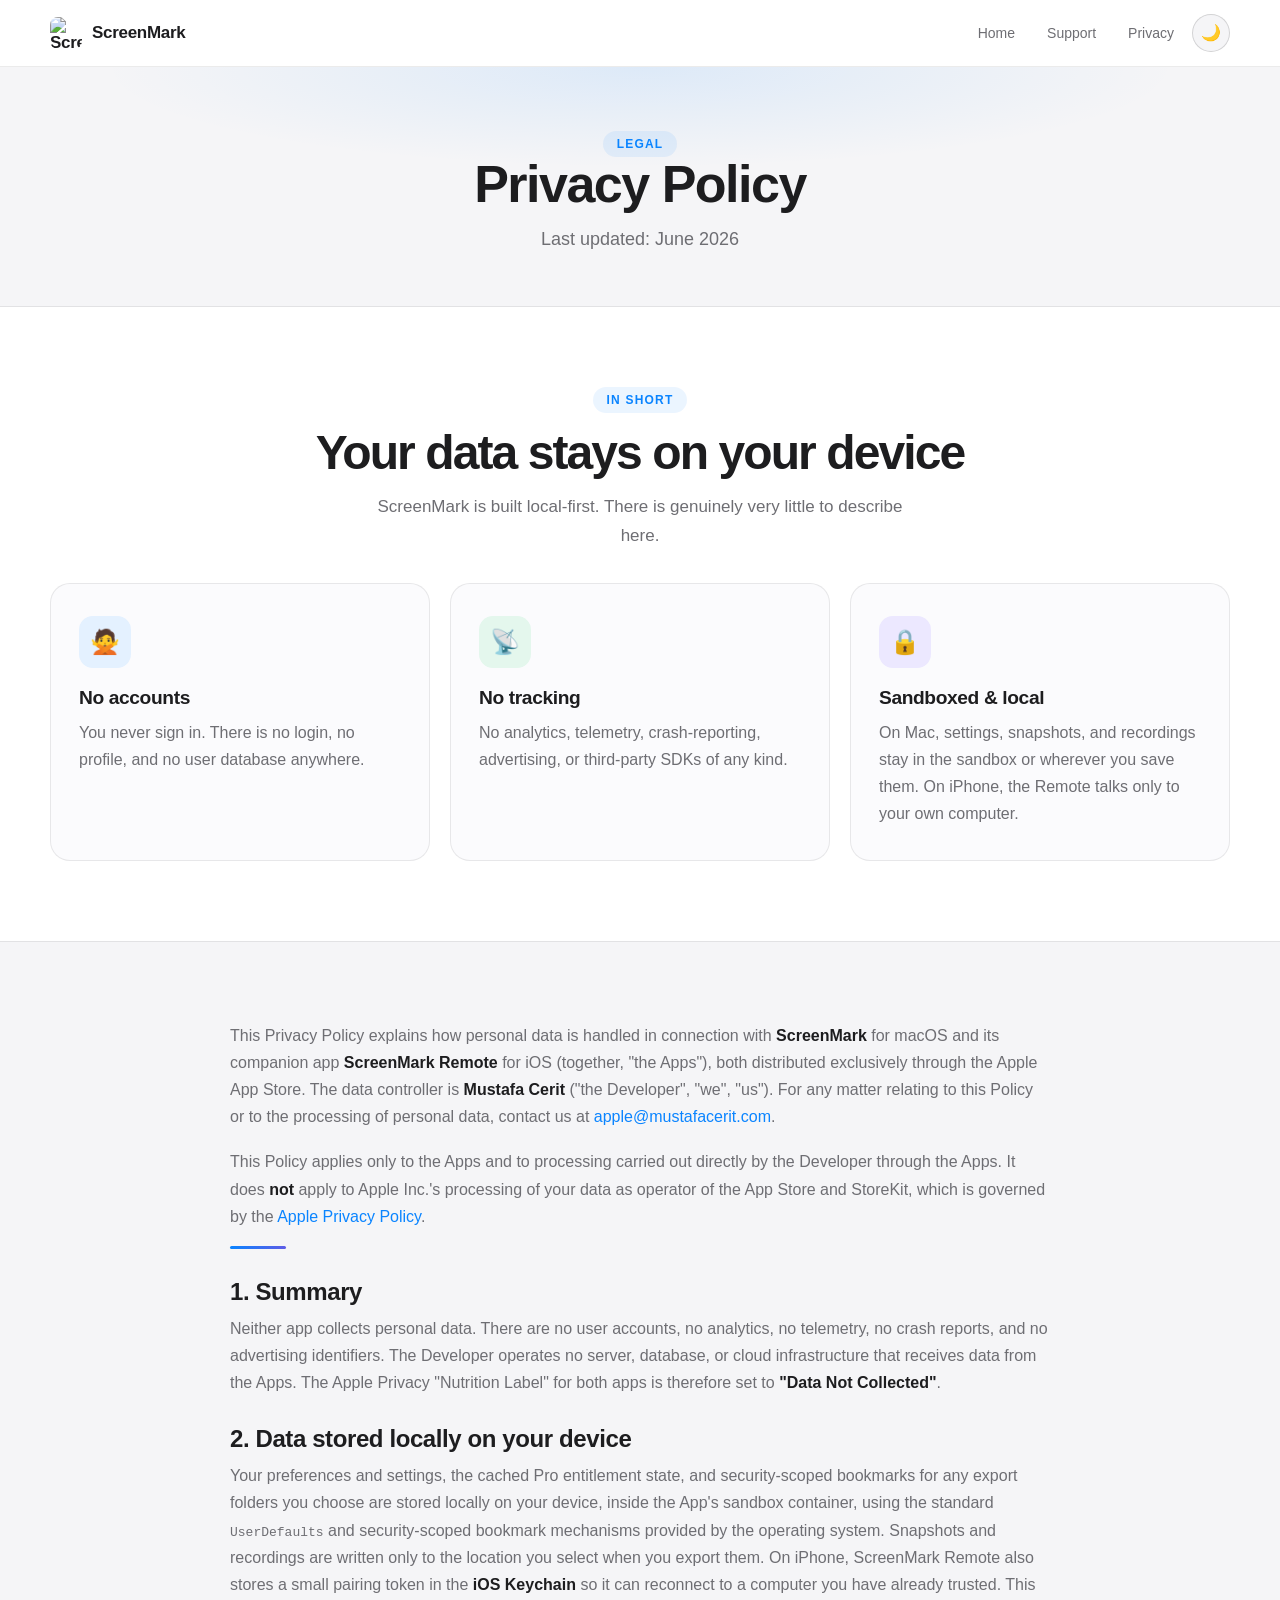
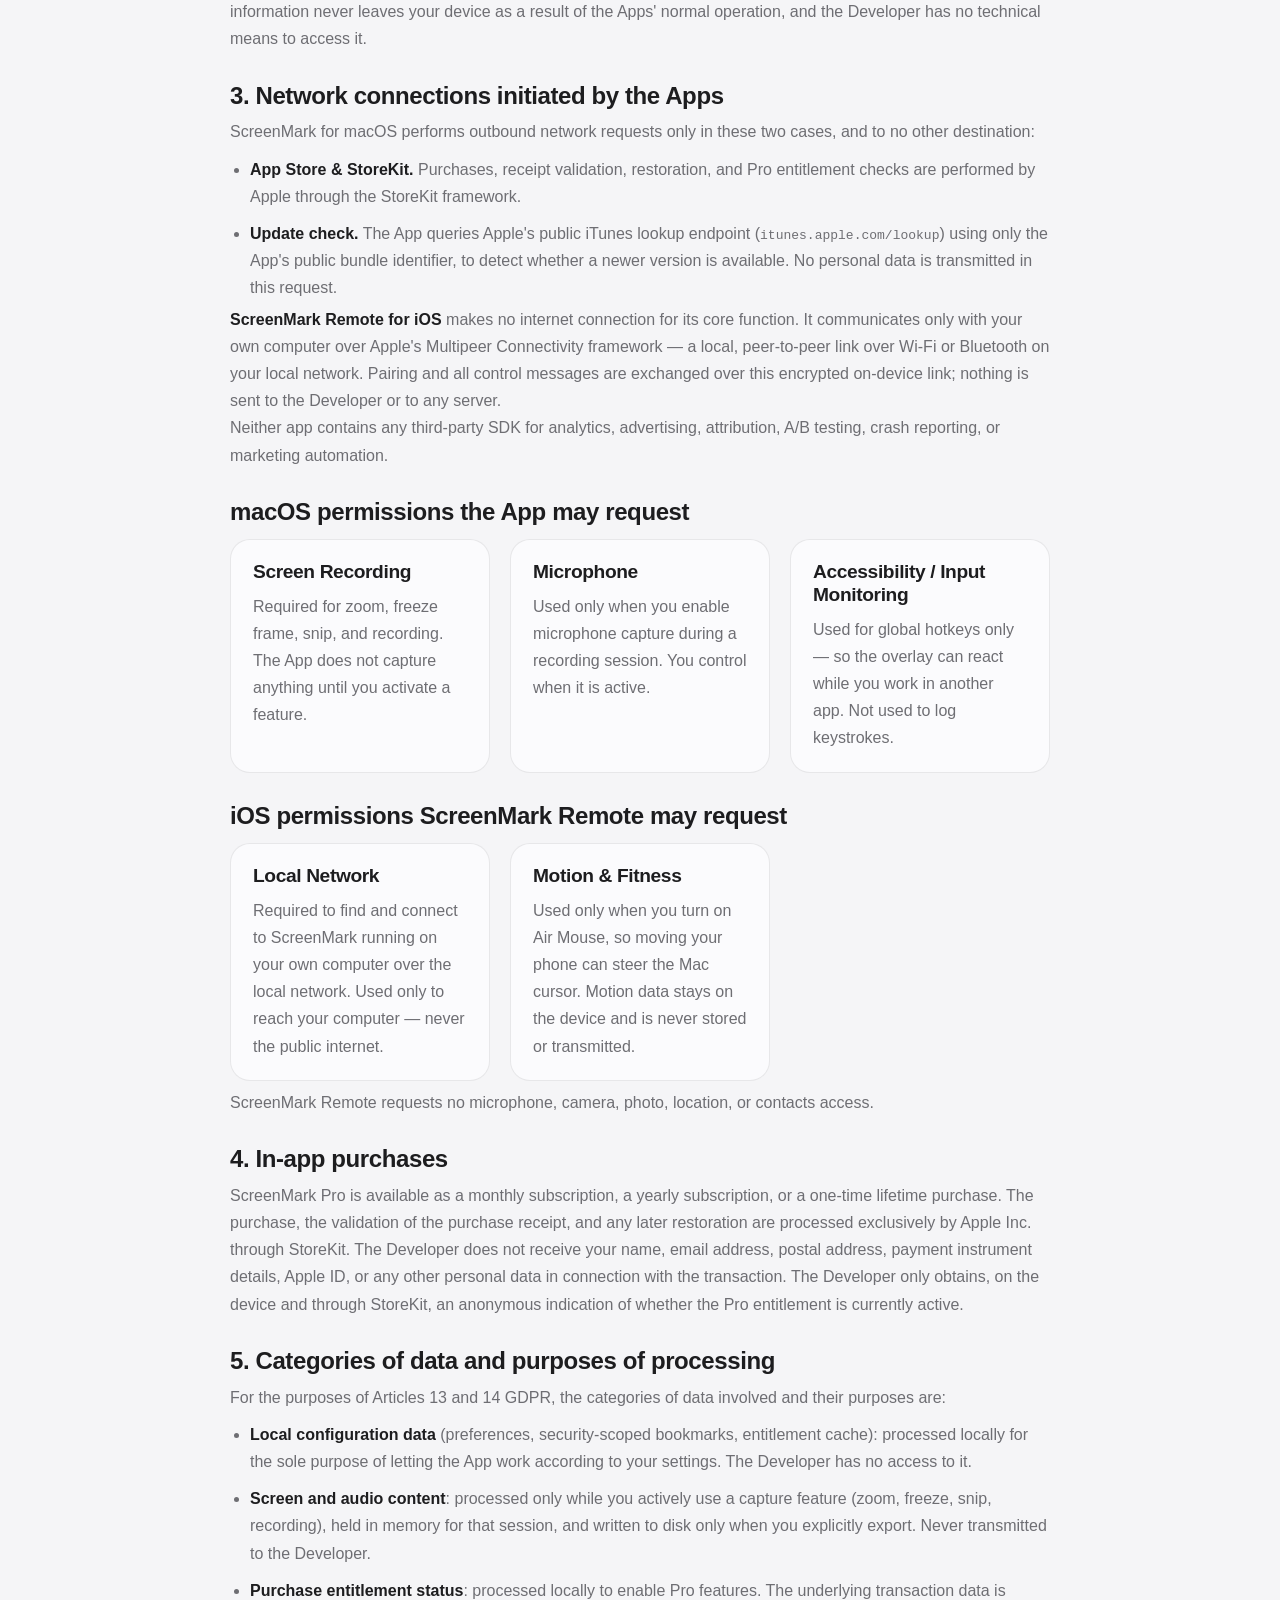
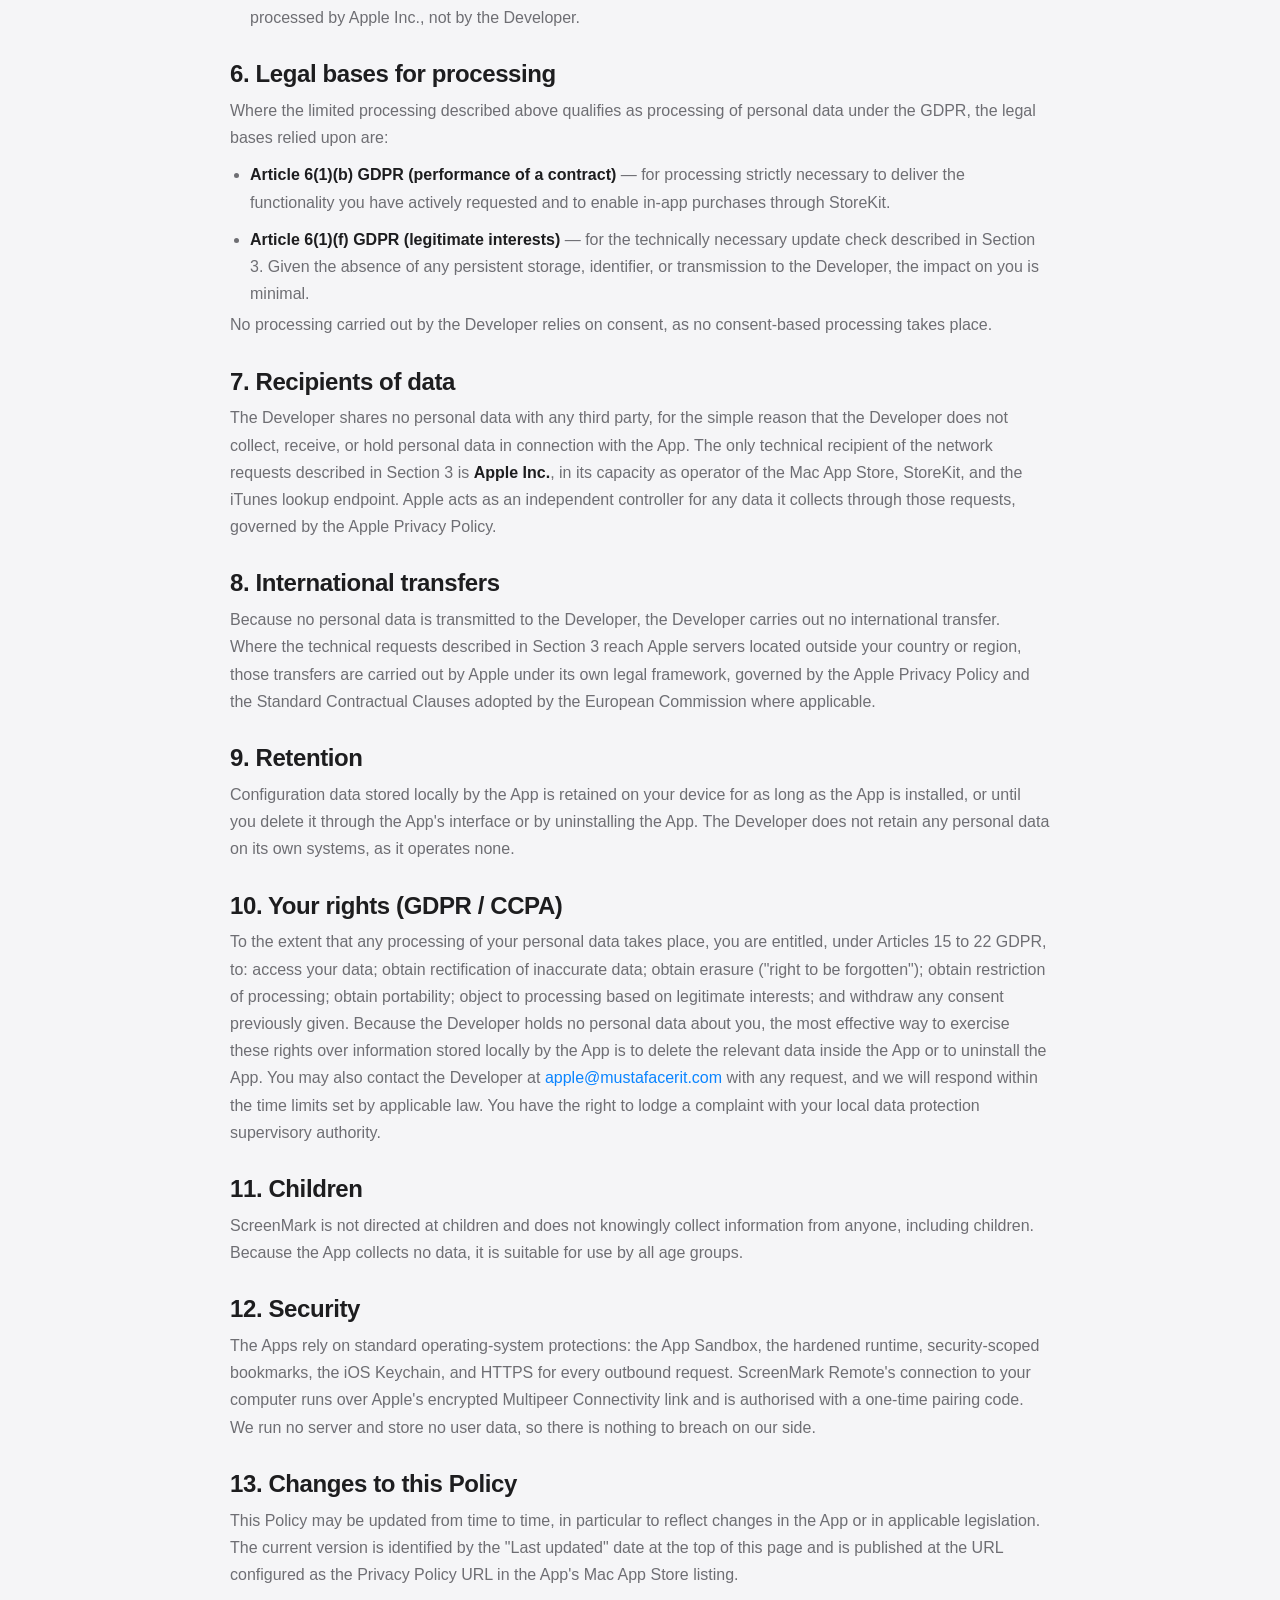
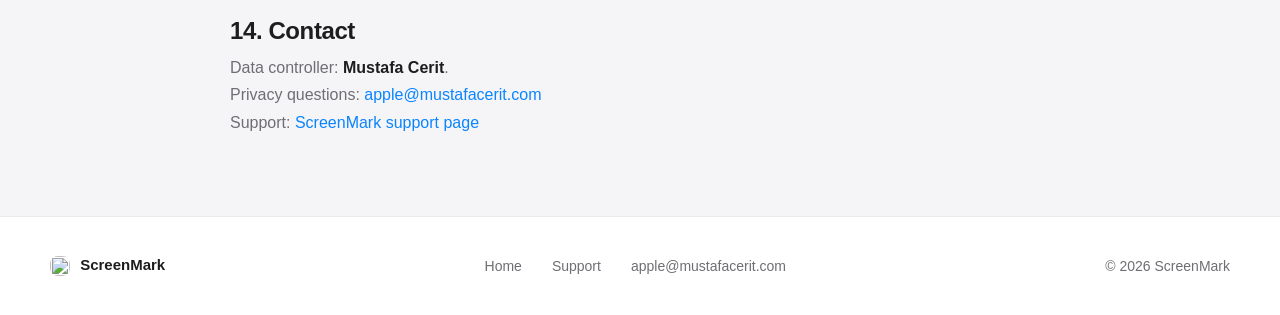
==== commit 15b23429: "Add ScreenMark Remote iPhone companion coverage - Homepage: iPhone Companion section, App Store link" ====
--- a/privacy/index.html
+++ b/privacy/index.html
@@ -4,7 +4,7 @@
   <meta charset="utf-8">
   <meta name="viewport" content="width=device-width, initial-scale=1">
   <title>Privacy Policy – ScreenMark</title>
-  <meta name="description" content="ScreenMark Privacy Policy. ScreenMark collects no personal data — no accounts, analytics, or tracking. Everything stays on your device.">
+  <meta name="description" content="ScreenMark Privacy Policy, covering ScreenMark for macOS and ScreenMark Remote for iOS. No accounts, analytics, or tracking — everything stays on your device.">
   <meta name="theme-color" content="#0a0b0f" media="(prefers-color-scheme: dark)">
   <meta name="theme-color" content="#ffffff" media="(prefers-color-scheme: light)">
   <link rel="stylesheet" href="../assets/site.css">
@@ -68,7 +68,7 @@
           <article class="card">
             <div class="card-icon purple">🔒</div>
             <h3>Sandboxed &amp; local</h3>
-            <p>Settings, snapshots, and recordings stay in the macOS sandbox or wherever you save them.</p>
+            <p>On Mac, settings, snapshots, and recordings stay in the sandbox or wherever you save them. On iPhone, the Remote talks only to your own computer.</p>
           </article>
         </div>
       </div>
@@ -78,33 +78,37 @@
     <section class="section section-alt section-border-top">
       <div class="shell" style="max-width:820px">
 
-        <p style="margin-bottom:18px">This Privacy Policy explains how personal data is handled in connection with the macOS
-        application <strong style="color:var(--ink)">ScreenMark</strong> ("the App"), distributed exclusively through the Apple
-        Mac App Store. The data controller is <strong style="color:var(--ink)">Mustafa Cerit</strong> ("the Developer", "we", "us").
+        <p style="margin-bottom:18px">This Privacy Policy explains how personal data is handled in connection with
+        <strong style="color:var(--ink)">ScreenMark</strong> for macOS and its companion app
+        <strong style="color:var(--ink)">ScreenMark Remote</strong> for iOS (together, "the Apps"), both distributed
+        exclusively through the Apple App Store. The data controller is
+        <strong style="color:var(--ink)">Mustafa Cerit</strong> ("the Developer", "we", "us").
         For any matter relating to this Policy or to the processing of personal data, contact us at
         <a href="mailto:apple@mustafacerit.com" style="color:var(--accent)">apple@mustafacerit.com</a>.</p>
 
-        <p>This Policy applies only to the App and to processing carried out directly by the Developer through the App.
+        <p>This Policy applies only to the Apps and to processing carried out directly by the Developer through the Apps.
         It does <strong style="color:var(--ink)">not</strong> apply to Apple Inc.'s processing of your data as operator of the
-        Mac App Store and StoreKit, which is governed by the
+        App Store and StoreKit, which is governed by the
         <a href="https://www.apple.com/legal/privacy/" target="_blank" rel="noopener" style="color:var(--accent)">Apple Privacy Policy</a>.</p>
 
         <div class="accent-rule"></div>
 
         <h2 style="font-size:1.5rem;letter-spacing:-0.4px;margin:30px 0 10px">1. Summary</h2>
-        <p>ScreenMark collects no personal data. There are no user accounts, no analytics, no telemetry, no crash reports,
+        <p>Neither app collects personal data. There are no user accounts, no analytics, no telemetry, no crash reports,
         and no advertising identifiers. The Developer operates no server, database, or cloud infrastructure that receives
-        data from the App. The Apple Privacy "Nutrition Label" for the App is therefore set to <strong style="color:var(--ink)">"Data Not Collected"</strong>.</p>
+        data from the Apps. The Apple Privacy "Nutrition Label" for both apps is therefore set to <strong style="color:var(--ink)">"Data Not Collected"</strong>.</p>
 
         <h2 style="font-size:1.5rem;letter-spacing:-0.4px;margin:30px 0 10px">2. Data stored locally on your device</h2>
         <p>Your preferences and settings, the cached Pro entitlement state, and security-scoped bookmarks for any export
-        folders you choose are stored locally on your device, inside the App's macOS sandbox container, using the standard
-        <code>UserDefaults</code> and security-scoped bookmark mechanisms provided by macOS. Snapshots and recordings are
-        written only to the location you select when you export them. This information never leaves your device as a result
-        of the App's normal operation, and the Developer has no technical means to access it.</p>
-
-        <h2 style="font-size:1.5rem;letter-spacing:-0.4px;margin:30px 0 10px">3. Network connections initiated by the App</h2>
-        <p>The App performs outbound network requests only in these two cases, and to no other destination:</p>
+        folders you choose are stored locally on your device, inside the App's sandbox container, using the standard
+        <code>UserDefaults</code> and security-scoped bookmark mechanisms provided by the operating system. Snapshots and
+        recordings are written only to the location you select when you export them. On iPhone, ScreenMark Remote also stores
+        a small pairing token in the <strong style="color:var(--ink)">iOS Keychain</strong> so it can reconnect to a computer
+        you have already trusted. This information never leaves your device as a result of the Apps' normal operation, and the
+        Developer has no technical means to access it.</p>
+
+        <h2 style="font-size:1.5rem;letter-spacing:-0.4px;margin:30px 0 10px">3. Network connections initiated by the Apps</h2>
+        <p>ScreenMark for macOS performs outbound network requests only in these two cases, and to no other destination:</p>
         <ul style="margin:10px 0 4px 0; padding-left:20px">
           <li style="margin-bottom:10px"><strong style="color:var(--ink)">App Store &amp; StoreKit.</strong> Purchases, receipt
           validation, restoration, and Pro entitlement checks are performed by Apple through the StoreKit framework.</li>
@@ -112,7 +116,11 @@
           (<code>itunes.apple.com/lookup</code>) using only the App's public bundle identifier, to detect whether a newer
           version is available. No personal data is transmitted in this request.</li>
         </ul>
-        <p>The App contains no third-party SDK for analytics, advertising, attribution, A/B testing, crash reporting, or
+        <p><strong style="color:var(--ink)">ScreenMark Remote for iOS</strong> makes no internet connection for its core
+        function. It communicates only with your own computer over Apple's Multipeer Connectivity framework — a local,
+        peer-to-peer link over Wi-Fi or Bluetooth on your local network. Pairing and all control messages are exchanged over
+        this encrypted on-device link; nothing is sent to the Developer or to any server.</p>
+        <p>Neither app contains any third-party SDK for analytics, advertising, attribution, A/B testing, crash reporting, or
         marketing automation.</p>
 
         <!-- Permissions explainer -->
@@ -131,6 +139,19 @@
             <p>Used for global hotkeys only — so the overlay can react while you work in another app. Not used to log keystrokes.</p>
           </article>
         </div>
+
+        <h2 style="font-size:1.5rem;letter-spacing:-0.4px;margin:30px 0 14px">iOS permissions ScreenMark Remote may request</h2>
+        <div class="cards-grid" style="margin:0 0 8px">
+          <article class="card" style="padding:20px 22px">
+            <h3>Local Network</h3>
+            <p>Required to find and connect to ScreenMark running on your own computer over the local network. Used only to reach your computer — never the public internet.</p>
+          </article>
+          <article class="card" style="padding:20px 22px">
+            <h3>Motion &amp; Fitness</h3>
+            <p>Used only when you turn on Air Mouse, so moving your phone can steer the Mac cursor. Motion data stays on the device and is never stored or transmitted.</p>
+          </article>
+        </div>
+        <p style="margin-top:4px">ScreenMark Remote requests no microphone, camera, photo, location, or contacts access.</p>
 
         <h2 style="font-size:1.5rem;letter-spacing:-0.4px;margin:30px 0 10px">4. In-app purchases</h2>
         <p>ScreenMark Pro is available as a monthly subscription, a yearly subscription, or a one-time lifetime purchase.
@@ -199,8 +220,10 @@
         Because the App collects no data, it is suitable for use by all age groups.</p>
 
         <h2 style="font-size:1.5rem;letter-spacing:-0.4px;margin:30px 0 10px">12. Security</h2>
-        <p>ScreenMark relies on standard macOS protections: App Sandbox, the hardened runtime, security-scoped bookmarks, and
-        HTTPS for every outbound request. We run no server and store no user data, so there is nothing to breach on our side.</p>
+        <p>The Apps rely on standard operating-system protections: the App Sandbox, the hardened runtime, security-scoped
+        bookmarks, the iOS Keychain, and HTTPS for every outbound request. ScreenMark Remote's connection to your computer
+        runs over Apple's encrypted Multipeer Connectivity link and is authorised with a one-time pairing code. We run no
+        server and store no user data, so there is nothing to breach on our side.</p>
 
         <h2 style="font-size:1.5rem;letter-spacing:-0.4px;margin:30px 0 10px">13. Changes to this Policy</h2>
         <p>This Policy may be updated from time to time, in particular to reflect changes in the App or in applicable
--- a/assets/site.css
+++ b/assets/site.css
@@ -776,3 +776,111 @@
   flex-shrink: 0;
   object-fit: contain;
 }
+
+/* ── Remote Controller section ── */
+.remote-row {
+  display: grid;
+  grid-template-columns: 1.05fr 0.95fr;
+  gap: 56px;
+  align-items: center;
+}
+.remote-copy h2 { margin: 14px 0 18px; }
+.remote-cta {
+  display: flex;
+  flex-direction: column;
+  align-items: flex-start;
+  gap: 12px;
+  margin-top: 26px;
+}
+.appstore-badge {
+  display: inline-flex;
+  align-items: center;
+  gap: 10px;
+  padding: 9px 18px;
+  background: #000;
+  color: #fff;
+  border-radius: 12px;
+  border: 1px solid rgba(255,255,255,0.22);
+  text-decoration: none;
+  transition: transform .15s ease, box-shadow .15s ease;
+  box-shadow: var(--shadow-sm);
+}
+.appstore-badge:hover { transform: translateY(-2px); box-shadow: var(--shadow-md); }
+.appstore-badge-text { display: flex; flex-direction: column; line-height: 1.1; }
+.appstore-badge-text small { font-size: 11px; opacity: .85; }
+.appstore-badge-text strong { font-size: 19px; font-weight: 600; letter-spacing: -.01em; }
+.remote-soon {
+  font-size: 14px;
+  font-weight: 600;
+  color: var(--muted);
+}
+
+/* iPhone mockup */
+.remote-visual { display: flex; justify-content: center; }
+.iphone {
+  position: relative;
+  width: 252px;
+  aspect-ratio: 9 / 19;
+  background: linear-gradient(160deg, #1c1f28, #0c0d12);
+  border-radius: 42px;
+  padding: 12px;
+  border: 2px solid var(--line-strong);
+  box-shadow: var(--shadow-xl);
+}
+.iphone-notch {
+  position: absolute;
+  top: 14px; left: 50%; transform: translateX(-50%);
+  width: 92px; height: 22px;
+  background: #000;
+  border-radius: 0 0 14px 14px;
+  z-index: 2;
+}
+.iphone-screen {
+  height: 100%;
+  border-radius: 32px;
+  background: radial-gradient(120% 60% at 50% 0%, rgba(76,157,255,0.18), transparent 60%), var(--surface);
+  padding: 40px 16px 18px;
+  display: flex;
+  flex-direction: column;
+  gap: 14px;
+  overflow: hidden;
+}
+.rc-header { display: flex; align-items: center; gap: 8px; justify-content: center; }
+.rc-dot { width: 8px; height: 8px; border-radius: 50%; background: var(--accent); box-shadow: 0 0 8px var(--accent); }
+.rc-title { font-size: 12px; font-weight: 700; color: var(--ink-soft); }
+.rc-grid { display: grid; grid-template-columns: 1fr 1fr; gap: 10px; }
+.rc-btn {
+  display: flex;
+  flex-direction: column;
+  align-items: center;
+  justify-content: center;
+  gap: 5px;
+  aspect-ratio: 1 / 0.82;
+  border-radius: 16px;
+  font-size: 22px;
+  border: 1px solid var(--line);
+}
+.rc-btn span { font-size: 10px; font-weight: 600; color: var(--ink-soft); }
+.rc-blue   { background: var(--tint-blue); }
+.rc-purple { background: var(--tint-purple); }
+.rc-orange { background: var(--tint-orange); }
+.rc-green  { background: var(--tint-green); }
+.rc-trackpad {
+  margin-top: auto;
+  flex: 1;
+  min-height: 70px;
+  border-radius: 16px;
+  border: 1px dashed var(--line-strong);
+  background: rgba(127,127,127,0.06);
+  display: flex;
+  align-items: center;
+  justify-content: center;
+  font-size: 11px;
+  font-weight: 600;
+  color: var(--muted);
+}
+
+@media (max-width: 820px) {
+  .remote-row { grid-template-columns: 1fr; gap: 40px; }
+  .remote-visual { order: -1; }
+}
